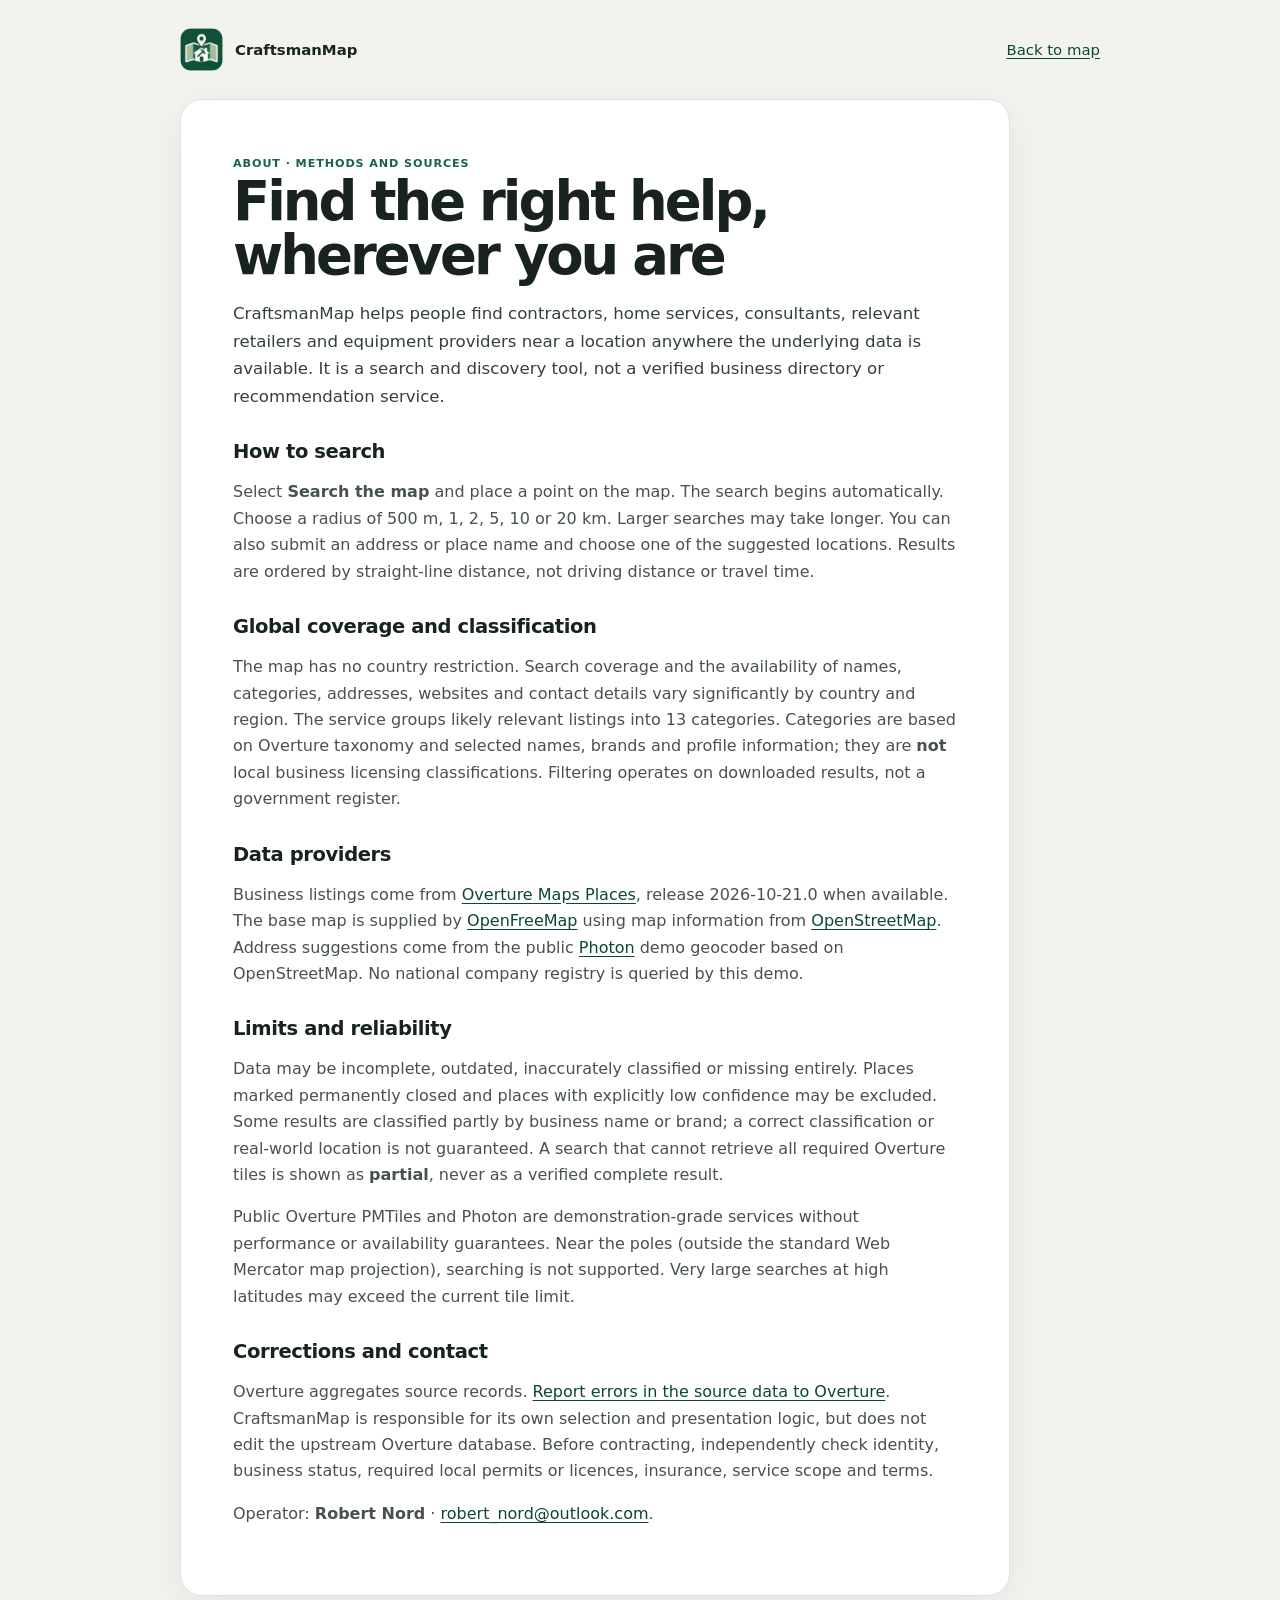
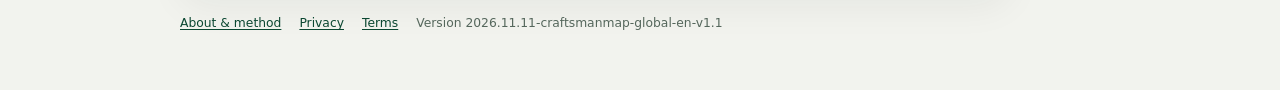
==== about.html @ 6b4fbde0 "Publish CraftsmanMap Global EN v1.1 demo" ====
<!doctype html><html lang="en"><head><meta charset="utf-8"><meta name="viewport" content="width=device-width,initial-scale=1"><meta name="referrer" content="no-referrer"><meta name="description" content="CraftsmanMap – information and transparency"><title>About – CraftsmanMap</title><link rel="icon" type="image/png" sizes="32x32" href="./assets/favicon-32.png"><link rel="stylesheet" href="./assets/styles.css"></head><body class="page"><main class="page-shell"><nav class="page-nav"><a class="brand" href="./"><img class="brand-icon" src="./assets/app-icon-192.png" width="43" height="43" alt=""><span data-app-name>CraftsmanMap</span></a><a href="./">Back to map</a></nav><article class="page-card"><span class="eyebrow">ABOUT · METHODS AND SOURCES</span><h1>Find the right help, wherever you are</h1><p class="lead">CraftsmanMap helps people find contractors, home services, consultants, relevant retailers and equipment providers near a location anywhere the underlying data is available. It is a search and discovery tool, not a verified business directory or recommendation service.</p>
<h2>How to search</h2><p>Select <strong>Search the map</strong> and place a point on the map. The search begins automatically. Choose a radius of 500 m, 1, 2, 5, 10 or 20 km. Larger searches may take longer. You can also submit an address or place name and choose one of the suggested locations. Results are ordered by straight-line distance, not driving distance or travel time.</p>
<h2>Global coverage and classification</h2><p>The map has no country restriction. Search coverage and the availability of names, categories, addresses, websites and contact details vary significantly by country and region. The service groups likely relevant listings into 13 categories. Categories are based on Overture taxonomy and selected names, brands and profile information; they are <strong>not</strong> local business licensing classifications. Filtering operates on downloaded results, not a government register.</p>
<h2>Data providers</h2><p>Business listings come from <a href="https://docs.overturemaps.org/guides/places/">Overture Maps Places</a>, release <span data-release></span> when available. The base map is supplied by <a href="https://openfreemap.org/">OpenFreeMap</a> using map information from <a href="https://www.openstreetmap.org/copyright">OpenStreetMap</a>. Address suggestions come from the public <a href="https://github.com/komoot/photon">Photon</a> demo geocoder based on OpenStreetMap. No national company registry is queried by this demo.</p>
<h2>Limits and reliability</h2><p>Data may be incomplete, outdated, inaccurately classified or missing entirely. Places marked permanently closed and places with explicitly low confidence may be excluded. Some results are classified partly by business name or brand; a correct classification or real-world location is not guaranteed. A search that cannot retrieve all required Overture tiles is shown as <strong>partial</strong>, never as a verified complete result.</p><p>Public Overture PMTiles and Photon are demonstration-grade services without performance or availability guarantees. Near the poles (outside the standard Web Mercator map projection), searching is not supported. Very large searches at high latitudes may exceed the current tile limit.</p>
<h2>Corrections and contact</h2><p>Overture aggregates source records. <a href="https://docs.overturemaps.org/support/">Report errors in the source data to Overture</a>. CraftsmanMap is responsible for its own selection and presentation logic, but does not edit the upstream Overture database. Before contracting, independently check identity, business status, required local permits or licences, insurance, service scope and terms.</p><p>Operator: <strong data-operator>Robert Nord</strong> · <a data-contact-email href="mailto:robert_nord@outlook.com">robert_nord@outlook.com</a>.</p></article><footer class="page-foot"><a href="./about.html">About & method</a><a href="./privacy.html">Privacy</a><a href="./terms.html">Terms</a><span>Version <span data-version></span></span></footer></main><script type="module" src="./assets/legal.js"></script></body></html>
---- assets/styles.css ----
:root {
  color-scheme: light;
  --bg: #f5f5ef;
  --paper: rgba(255,255,252,.96);
  --ink: #17201b;
  --muted: #66706a;
  --line: #d9ddd7;
  --brand: #1d5c45;
  --brand-dark: #133d2f;
  --accent: #e8f1ec;
  --shadow: 0 18px 50px rgba(22,32,27,.15);
  --radius: 18px;
  font-family: Inter, ui-sans-serif, system-ui, -apple-system, BlinkMacSystemFont, "Segoe UI", sans-serif;
}
* { box-sizing: border-box; }
html, body { margin: 0; min-height: 100%; background: var(--bg); color: var(--ink); }
body { overflow: hidden; }
a { color: var(--brand-dark); text-underline-offset: .18em; }
button, input { font: inherit; }
button { cursor: pointer; }
.skip-link { position: fixed; z-index: 9999; top: 8px; left: 8px; padding: 10px 14px; background: #fff; transform: translateY(-160%); border-radius: 8px; }
.skip-link:focus { transform: translateY(0); }
.app-shell { height: 100dvh; display: grid; grid-template-columns: minmax(310px, 380px) 1fr; }
.sidebar { z-index: 5; min-width: 0; display: flex; flex-direction: column; background: var(--paper); border-right: 1px solid var(--line); box-shadow: 10px 0 34px rgba(22,32,27,.08); transition: width .2s ease, transform .2s ease; }
.brand-row { min-height: 72px; display: flex; gap: 14px; align-items: center; justify-content: space-between; padding: 13px 16px 12px 18px; border-bottom: 1px solid var(--line); }
.brand { display: flex; align-items: center; gap: 10px; color: inherit; text-decoration: none; min-width: 0; }
.brand strong, .brand small { display: block; }
.brand strong { font-size: 1.02rem; letter-spacing: -.02em; }
.brand small { color: var(--muted); font-size: .74rem; margin-top: 1px; }
.brand-mark { width: 40px; height: 40px; display: grid; place-items: center; border-radius: 12px; background: var(--brand); color: white; font-size: .8rem; font-weight: 800; letter-spacing: .04em; box-shadow: 0 7px 18px rgba(29,92,69,.18); }
.icon-button { width: 38px; height: 38px; border: 1px solid var(--line); background: white; color: var(--ink); border-radius: 11px; font-size: 1.35rem; line-height: 1; }
.panel-content { min-height: 0; display: flex; flex-direction: column; overflow: hidden; padding: 18px; gap: 18px; }
.intro h1 { margin: 0 0 7px; font-size: clamp(1.28rem, 2vw, 1.65rem); letter-spacing: -.035em; line-height: 1.1; }
.intro p { margin: 0; color: var(--muted); font-size: .91rem; line-height: 1.45; }
.search-box label { display: block; font-size: .77rem; font-weight: 750; margin-bottom: 7px; }
.search-input-wrap { position: relative; }
.search-input-wrap input { width: 100%; height: 46px; border: 1px solid #cbd2cc; background: #fff; border-radius: 12px; padding: 0 40px 0 13px; color: var(--ink); outline: none; }
.search-input-wrap input:focus { border-color: var(--brand); box-shadow: 0 0 0 3px rgba(29,92,69,.12); }
.search-input-wrap button { position: absolute; right: 5px; top: 5px; width: 36px; height: 36px; border: 0; border-radius: 9px; background: transparent; font-size: 1.2rem; color: var(--muted); }
.field-help { color: var(--muted); font-size: .72rem; line-height: 1.35; margin: 6px 2px 0; }
.section-title-row { display: flex; align-items: center; justify-content: space-between; gap: 10px; margin-bottom: 9px; }
.section-title-row h2 { margin: 0; font-size: .82rem; text-transform: uppercase; letter-spacing: .07em; }
.text-button { appearance: none; border: 0; background: transparent; padding: 3px; color: var(--brand-dark); font-weight: 650; font-size: .76rem; }
.category-list { display: grid; grid-template-columns: 1fr 1fr; gap: 7px; }
.category-chip { min-width: 0; display: flex; align-items: center; gap: 7px; padding: 8px 9px; border: 1px solid var(--line); border-radius: 11px; background: #fff; font-size: .76rem; line-height: 1.15; cursor: pointer; user-select: none; }
.category-chip:has(input:focus-visible) { outline: 3px solid rgba(29,92,69,.18); }
.category-chip:has(input:not(:checked)) { opacity: .48; background: #f7f7f4; }
.category-chip input { position: absolute; opacity: 0; pointer-events: none; }
.category-dot, .result-symbol { flex: 0 0 auto; width: 28px; height: 28px; display: grid; place-items: center; border-radius: 50%; background: var(--cat); color: #fff; font-size: .62rem; font-weight: 850; letter-spacing: -.02em; box-shadow: inset 0 0 0 1px rgba(255,255,255,.45); }
.results-section { min-height: 170px; max-height: min(40dvh, 460px); display: flex; flex: 1 1 260px; flex-direction: column; overflow: hidden; }
.count-badge { min-width: 28px; padding: 2px 7px; text-align: center; border-radius: 999px; background: var(--accent); color: var(--brand-dark); font-size: .72rem; font-weight: 800; }
.results { list-style: none; padding: 0 5px 8px 0; margin: 0; display: flex; flex: 1 1 auto; min-height: 0; flex-direction: column; gap: 6px; overflow-y: scroll; overscroll-behavior: contain; scrollbar-gutter: stable; scrollbar-width: thin; scrollbar-color: #aeb8b1 transparent; }
.results::-webkit-scrollbar { width: 9px; }
.results::-webkit-scrollbar-thumb { background: #b7c0ba; border: 2px solid transparent; border-radius: 999px; background-clip: padding-box; }
.results::-webkit-scrollbar-track { background: transparent; }
.result-card { width: 100%; display: flex; gap: 10px; align-items: center; text-align: left; border: 1px solid transparent; background: transparent; border-radius: 12px; padding: 8px 7px; color: inherit; }
.result-card:hover, .result-card:focus-visible { background: #fff; border-color: var(--line); outline: none; }
.result-copy { min-width: 0; display: block; }
.result-copy strong { display: block; font-size: .84rem; overflow: hidden; text-overflow: ellipsis; white-space: nowrap; }
.result-copy small { display: block; color: var(--muted); font-size: .7rem; margin-top: 2px; overflow: hidden; text-overflow: ellipsis; white-space: nowrap; }
.empty { padding: 15px; border: 1px dashed #cdd4ce; border-radius: 12px; color: var(--muted); font-size: .78rem; line-height: 1.45; }
.sidebar-footer { display: flex; flex-wrap: wrap; gap: 9px 13px; border-top: 1px solid var(--line); padding-top: 12px; font-size: .72rem; color: var(--muted); }
.sidebar-footer a { color: var(--muted); }
.map-wrap { position: relative; min-width: 0; }
#map { position: absolute; inset: 0; }
.map-status { position: absolute; z-index: 3; top: 14px; left: 14px; max-width: min(520px, calc(100% - 100px)); padding: 8px 11px; background: rgba(255,255,252,.92); border: 1px solid rgba(203,210,204,.8); backdrop-filter: blur(8px); border-radius: 10px; font-size: .74rem; box-shadow: 0 6px 20px rgba(22,32,27,.1); }
.map-status[data-kind="ok"] { border-color: #b7d5c5; }
.map-status[data-kind="error"] { border-color: #e0aaa8; background: rgba(255,245,244,.96); }
.map-note { position: absolute; z-index: 2; left: 12px; bottom: 12px; padding: 5px 8px; border-radius: 7px; background: rgba(255,255,252,.88); color: #48524c; font-size: .62rem; pointer-events: none; }
.maplibregl-popup-content { padding: 0 !important; overflow: hidden; border-radius: 15px !important; box-shadow: var(--shadow) !important; }
.maplibregl-popup-close-button { z-index: 2; width: 34px; height: 34px; font-size: 20px; color: #59625d; }
.popup-card { padding: 17px 18px 15px; color: var(--ink); font-size: .78rem; }
.popup-kicker { padding-right: 28px; color: var(--brand); text-transform: uppercase; letter-spacing: .07em; font-size: .65rem; font-weight: 800; }
.popup-card h2 { margin: 4px 28px 7px 0; font-size: 1.12rem; line-height: 1.12; letter-spacing: -.02em; }
.popup-card p { margin: 7px 0; line-height: 1.4; color: #4c5751; }
.popup-card .status-line { padding: 8px 9px; border-radius: 9px; background: #f3f5f2; font-size: .72rem; }
.popup-actions { margin: 11px 0 8px; }
.popup-actions a { display: inline-flex; min-height: 38px; align-items: center; padding: 0 12px; border-radius: 9px; background: var(--brand); color: #fff; text-decoration: none; font-weight: 750; }
.popup-card details { border-top: 1px solid var(--line); border-bottom: 1px solid var(--line); padding: 8px 0; margin-top: 9px; }
.popup-card summary { cursor: pointer; font-weight: 700; }
.popup-links { display: flex; flex-wrap: wrap; gap: 9px 12px; margin-top: 10px; font-size: .7rem; }
.about-dialog { width: min(620px, calc(100% - 26px)); border: 0; border-radius: 20px; padding: 22px; color: var(--ink); box-shadow: 0 30px 100px rgba(0,0,0,.3); }
.about-dialog::backdrop { background: rgba(10,20,15,.46); backdrop-filter: blur(2px); }
.dialog-head { display: flex; align-items: start; justify-content: space-between; gap: 12px; }
.dialog-head h2 { margin: 2px 0 8px; font-size: 1.55rem; letter-spacing: -.04em; }
.eyebrow { color: var(--brand); font-size: .7rem; font-weight: 800; text-transform: uppercase; letter-spacing: .08em; }
.about-dialog p { color: #455049; line-height: 1.52; font-size: .9rem; }
.dialog-links { display: flex; flex-wrap: wrap; gap: 10px 14px; border-top: 1px solid var(--line); padding-top: 13px; margin-top: 16px; font-size: .8rem; }
.about-dialog > small { display: block; margin-top: 15px; color: var(--muted); }

/* Static legal/about pages */
body.page { overflow: auto; background: #f2f3ee; }
.page-shell { width: min(920px, calc(100% - 32px)); margin: 0 auto; padding: 28px 0 60px; }
.page-nav { display: flex; align-items: center; justify-content: space-between; gap: 16px; margin-bottom: 28px; }
.page-nav .brand-mark { display: inline-grid; margin-right: 8px; }
.page-card { background: #fff; border: 1px solid var(--line); border-radius: 22px; box-shadow: 0 10px 38px rgba(22,32,27,.06); padding: clamp(22px, 5vw, 52px); }
.page-card h1 { margin: 4px 0 10px; font-size: clamp(2rem, 5vw, 3.4rem); line-height: 1; letter-spacing: -.055em; }
.page-card h2 { margin-top: 30px; font-size: 1.15rem; letter-spacing: -.02em; }
.page-card p, .page-card li { color: #47524c; line-height: 1.6; }
.page-card .lead { font-size: 1.04rem; color: #33413a; }
.page-card .notice { padding: 13px 15px; background: #f5f7f4; border: 1px solid var(--line); border-radius: 12px; }
.page-card table { width: 100%; border-collapse: collapse; font-size: .84rem; }
.page-card th, .page-card td { padding: 10px 8px; border-bottom: 1px solid var(--line); text-align: left; vertical-align: top; }
.page-foot { display: flex; gap: 12px 18px; flex-wrap: wrap; margin-top: 20px; color: var(--muted); font-size: .77rem; }

@media (max-width: 760px) {
  .app-shell { display: block; }
  .map-wrap { height: 100dvh; }
  .sidebar { position: fixed; z-index: 10; left: 10px; right: 10px; bottom: 10px; width: auto; max-height: min(62dvh, 590px); border: 1px solid var(--line); border-radius: 18px; box-shadow: var(--shadow); overflow: hidden; }
  .sidebar .brand-row { min-height: 58px; padding: 8px 10px 8px 12px; }
  .sidebar .brand-mark { width: 34px; height: 34px; }
  .panel-toggle { transform: rotate(-90deg); }
  .sidebar.is-collapsed { transform: translateY(calc(100% - 58px)); }
  .sidebar.is-collapsed .panel-toggle { transform: rotate(90deg); }
  .panel-content { padding: 14px; gap: 14px; overflow-y: auto; }
  .category-list { grid-template-columns: 1fr 1fr; }
  .results-section { min-height: 160px; max-height: 260px; flex: 0 0 auto; }
  .results { max-height: 220px; }
  .map-status { top: 10px; left: 10px; max-width: calc(100% - 112px); }
  .map-note { display: none; }
}
@media (max-width: 400px) {
  .category-list { grid-template-columns: 1fr; }
}
@media (prefers-reduced-motion: reduce) {
  *, *::before, *::after { scroll-behavior: auto !important; transition: none !important; animation: none !important; }
}

/* Point + radius search */
.radius-search { padding: 12px; border: 1px solid #d4ddd6; border-radius: 14px; background: #f7faf7; }
.radius-search .section-title-row { margin-bottom: 8px; }
.radius-control-row { display: grid; grid-template-columns: minmax(0,1fr) 96px; gap: 8px; align-items: end; }
.primary-button { min-height: 42px; border: 1px solid var(--brand); border-radius: 11px; padding: 0 12px; background: var(--brand); color: #fff; font-weight: 760; cursor: pointer; }
.primary-button:hover, .primary-button:focus-visible { background: var(--brand-dark); outline: none; box-shadow: 0 0 0 3px rgba(29,92,69,.14); }
.primary-button.is-active { background: #fff; color: var(--brand-dark); border-style: dashed; }
.radius-select-label { display: grid; gap: 4px; color: var(--muted); font-size: .66rem; font-weight: 750; }
.radius-select-label select { height: 42px; width: 100%; border: 1px solid #cbd2cc; border-radius: 11px; background: #fff; color: var(--ink); padding: 0 8px; font: inherit; font-size: .76rem; outline: none; }
.radius-select-label select:focus { border-color: var(--brand); box-shadow: 0 0 0 3px rgba(29,92,69,.12); }
.radius-meta-row { display: flex; gap: 8px; align-items: start; justify-content: space-between; margin-top: 2px; }
.radius-meta-row .field-help { flex: 1; margin-top: 7px; }
.radius-meta-row .text-button { flex: 0 0 auto; margin-top: 4px; white-space: nowrap; }
.danger-text { color: #8f2f2f; }
.loading-row { position: relative; padding-left: 32px; }
.loading-row::before { content: ''; position: absolute; left: 12px; top: 50%; width: 11px; height: 11px; margin-top: -6px; border: 2px solid #c6d0c8; border-top-color: var(--brand); border-radius: 50%; animation: hk-spin .8s linear infinite; }
@keyframes hk-spin { to { transform: rotate(360deg); } }

@media (max-width: 400px) {
  .radius-control-row { grid-template-columns: 1fr 88px; }
}

/* Kortare desktopfönster: behåll resultatscrollen men tillåt även panelen att
   rulla så att sökkontroller och juridiska länkar aldrig klipps bort. */
@media (min-width: 761px) and (max-height: 820px) {
  .panel-content { overflow-y: auto; }
  .results-section { flex: 0 0 auto; min-height: 150px; max-height: 300px; }
  .results { max-height: 255px; }
}

/* r9: tydlig separat scroll för sökresultaten. */
.results { scrollbar-gutter: stable; }
.results::-webkit-scrollbar { width: 11px; }
.results::-webkit-scrollbar-track { background: rgba(29, 92, 69, .055); border-radius: 999px; }
.results::-webkit-scrollbar-thumb { background: rgba(61, 83, 72, .45); border: 2px solid transparent; border-radius: 999px; background-clip: padding-box; }
.results::-webkit-scrollbar-thumb:hover { background: rgba(29, 92, 69, .68); background-clip: padding-box; }

/* r17.16: Never virtualize individual result cards. Android/Brave can keep
   them unpainted when toggling categories in a nested scroll container.
   At most 40 cards are mounted at once, so real DOM layout is inexpensive. */
.results > li { content-visibility: visible; contain: none; }

/* r15: official company enrichment + diagnostics */
.official-company-line { border-left: 3px solid #1d5c45; padding-left: 10px; }
.live-company-status { margin: 8px 0 12px; padding: 8px 10px; border-radius: 8px; background: #eef7f2; color: #244b3d; font-size: .82rem; line-height: 1.4; }
.diagnostic-grid { display: grid; gap: 18px; }
.diagnostic-grid section { border: 1px solid #dce3de; border-radius: 12px; padding: 16px; }
.diagnostic-grid input { width: min(360px,100%); display:block; margin: 8px 0; padding:10px 12px; border:1px solid #cfd9d2; border-radius:9px; }
.diagnostic-grid pre { white-space: pre-wrap; overflow-wrap:anywhere; background:#f5f7f5; padding:12px; border-radius:9px; max-height:360px; overflow:auto; }

/* r16.11 – enkel förstahandsvy. Avancerade verktyg kan alltid öppnas vid behov. */
[hidden] { display: none !important; }
.sidebar .panel-content { gap: 13px; }
.intro h1 { font-size: 1.4rem; }
.intro p { font-size: .83rem; }
.radius-search { padding: 16px; border-color: #b5cabc; background: #f0f7f2; }
.radius-control-row { grid-template-columns: minmax(0,1fr) 104px; }
.primary-button { min-height: 48px; font-size: .96rem; }
.primary-button:disabled { opacity: .5; cursor: wait; }
.radius-select-label select { height: 48px; }
.radius-meta-row { align-items: center; margin-top: 6px; }
.radius-meta-row .text-button { margin-top: 0; min-height: 30px; text-align: left; }
.search-box .field-help { font-size: .66rem; }
.subtle-inline { text-transform: none; letter-spacing: normal; font-size: .7rem; font-weight: 500; color: var(--muted); }
.filters { border-bottom: 1px solid var(--line); padding-bottom: 7px; }
.filters .category-list { margin-top: 10px; }
.filters #toggle-all { margin-top: 8px; }
.advanced-tools > summary { cursor: pointer; font-size: .73rem; color: var(--brand-dark); font-weight: 650; }
.advanced-tools[open] { border: 1px solid var(--line); border-radius: 12px; padding: 10px 12px; background: #fff; }
.advanced-tools > p { margin-top: 10px; }
.results-section { flex: 1 1 290px; max-height: none; }
.sidebar-footer { padding-top: 9px; font-size: .67rem; }
@media (max-width: 760px) {
  .panel-content { gap: 12px; }
  .radius-search { padding: 12px; }
  .radius-meta-row .text-button { min-height: 36px; }
  .results-section { max-height: 270px; min-height: 155px; }
}



/* r17: service-first Overture UX. Simple controls, spacious results and quiet copy. */
:root { --bg: #f7f8f3; --paper: #ffffff; --line:#e3e8e0; --muted:#64746b; --brand:#176346; --brand-dark:#124a35; --accent:#e7f3eb; --shadow:0 16px 48px rgba(22,44,31,.12); }
.app-shell { grid-template-columns: minmax(345px, 375px) minmax(0,1fr); }
.sidebar { background:#fff; }
.brand-row { min-height:68px; padding-inline:20px; }
.brand-mark { border-radius:14px; width:43px; height:43px; background:linear-gradient(145deg,#237d55,#155a40); box-shadow:none; }
.brand strong { font-size:1.075rem; letter-spacing:-.035em; }
.brand small { font-size:.74rem; }
.panel-content { padding:18px 20px 16px; gap:15px; }
.intro h1 { font-size:1.52rem; letter-spacing:-.045em; line-height:1.1; }
.intro p { font-size:.83rem; line-height:1.5; }
.radius-search { padding:16px; background:#f2f8f3; border:1px solid #cfe4d6; border-radius:16px; }
.radius-search .section-title-row h2 { font-size:.76rem; color:#2c563e; }
.primary-button { background:#176346; border-color:#176346; border-radius:11px; font-size:.91rem; min-height:46px; box-shadow:0 4px 10px rgba(23,99,70,.14); }
.primary-button:disabled { opacity:.55; box-shadow:none; }
.radius-select-label select { height:46px; font-size:.79rem; border-radius:10px; }
.radius-meta-row { gap:8px; }
.radius-meta-row .text-button { font-size:.72rem; }
.radius-search .field-help { font-size:.7rem; }
.quick-filters h2,.filters h2,.search-box label { font-size:.75rem; letter-spacing:.025em; text-transform:none; }
.quick-filter-list { display:flex; flex-wrap:wrap; gap:7px; }
.quick-chip { background:#fff; border:1px solid #d9e1da; color:#405247; border-radius:999px; padding:8px 13px; min-height:35px; font-size:.78rem; font-weight:690; transition: background .12s,border .12s,color .12s; }
.quick-chip:hover { background:#f2f8f4; }
.quick-chip.is-selected { background:#176346; color:white; border-color:#176346; }
.quick-chip:focus-visible { outline:3px solid #afd8bf; outline-offset:2px; }
.search-box { margin-top:0; }
.search-box label { margin-bottom:7px; }
.search-input-wrap input { height:44px; border-color:#d5ded6; }
.filters { border:0; padding:0; }
.filters .section-title-row { margin:0; }
.filters #filters-title { color:#45574a; }
.filters #category-toggle { font-size:.73rem; }
.results-section { min-height:175px; flex:1 1 250px; }
.result-title-row { margin-bottom:2px; }
.result-title-row h2 { font-size:.94rem; letter-spacing:-.015em; text-transform:none; }
.results-subtitle { margin:0 0 7px; color:var(--muted); font-size:.72rem; }
.results { gap:8px; padding-right:7px; }
.result-card { background:#fff; border-color:#e7ebe6; border-radius:13px; padding:12px 10px; min-height:66px; transition:background .15s,box-shadow .15s; }
.result-card:hover,.result-card:focus-visible { border-color:#b7d6c0; background:#f6fbf7; box-shadow:0 3px 12px rgba(21,60,36,.05); }
.result-symbol { width:33px; height:33px; font-size:.67rem; box-shadow:none; }
.result-copy { flex:1; }
.result-copy strong { font-size:.89rem; letter-spacing:-.01em; }
.result-copy small { color:#52655a; line-height:1.25; margin-top:4px; }
.result-copy .result-address { color:#79867c; }
.result-chevron { font-size:1.45rem; color:#9caaa0; align-self:center; padding:0 4px; }
.count-badge { background:#e5f4e9; color:#135c3e; min-width:34px; padding:4px 9px; }
.empty { font-size:.82rem; background:#f9faf7; padding:17px; }
.sidebar-footer { margin-top:auto; gap:8px 12px; }
.sidebar-footer .text-button { padding:0; font-size:inherit; }
.map-status { top:16px; left:16px; border:1px solid rgba(211,225,212,.86); padding:10px 13px; border-radius:11px; font-size:.75rem; }
.map-status[data-kind="ok"] { color:#155b40; background:rgba(245,252,247,.96); }
.popup-card { padding:19px; max-width:350px; }
.popup-kicker { font-size:.69rem; letter-spacing:.05em; }
.popup-card h2 { font-size:1.3rem; margin:7px 26px 10px 0; }
.popup-address { font-size:.83rem; }
.popup-distance { display:inline-block; padding:5px 9px; border-radius:30px; background:#f0f4f0; color:#365645; font-size:.76rem; font-weight:720; }
.popup-actions { margin:18px 0 8px; }
.popup-actions a { display:flex; justify-content:center; min-height:44px; background:#176346; width:100%; font-size:.84rem; }
.popup-no-site { display:block; padding:10px; border-radius:10px; background:#f4f6f3; color:#64746b; font-size:.75rem; text-align:center; }
.popup-hint { font-size:.72rem!important; color:#68776c!important; margin-top:13px!important; }
.popup-card details { margin-top:13px; border-bottom:0; }
.popup-card summary { color:#345b43; font-size:.76rem; }
.popup-card details p { font-size:.72rem; }
@media (max-width:760px) {
 .app-shell { display:block; }
 .sidebar { bottom:max(8px,env(safe-area-inset-bottom)); left:8px; right:8px; max-height:min(72dvh,690px); border-radius:17px; }
 .panel-content { padding:14px; gap:12px; }
 .intro h1 { font-size:1.36rem; }
 .radius-search { padding:12px; }
 .results-section { max-height:32dvh; min-height:170px; }
 .result-card { min-height:60px; }
 .map-status { top:9px; left:9px; right:70px; max-width:none; }
}

/* Keep the entire desktop panel within the available viewport. */
@media (min-width:761px) {
 .app-shell {grid-template-rows:minmax(0,1fr);}
 .sidebar {height:100%;min-height:0;overflow:hidden;}
 .panel-content {min-height:0;overflow-y:auto;flex:1 1 0;}
}
@media (max-width:760px) {
 .sidebar.has-results .intro {display:none;}
 .sidebar.has-results .radius-search .field-help {display:none;}
 .sidebar.has-results .panel-content {gap:10px;}
}

/* r17.1 – en tydlig kartknapp, fler synliga kategorier och informativa företagskort. */
.radius-search .radius-select-label { max-width:125px; margin-bottom:10px; }
.radius-search .radius-select-label select {height:40px;}
.radius-search .main-search-action {display:flex;align-items:center;justify-content:center;gap:10px;width:100%;min-height:58px;font-size:1rem;font-weight:800;letter-spacing:-.015em;}
.main-search-action.is-active {background:#fefbf0;border-color:#a27227;color:#5a431f;box-shadow:0 0 0 3px rgba(167,119,43,.16);}
.radius-search .field-help {font-size:.77rem;line-height:1.45;margin:10px 0 7px;}
.radius-search #clear-radius-search {margin:2px 0 8px;}
.address-lookup {border-top:1px solid #cfe0d2;margin-top:14px;padding-top:13px;}
.address-lookup>label {display:block;font-size:.77rem;font-weight:720;color:#3b5545;margin-bottom:7px;}
.address-search-form {display:flex;gap:6px;}
.address-search-form input {min-width:0;flex:1;width:0;padding:0 11px;border:1px solid #cbd8cf;border-radius:9px;background:#fff;height:38px;font:inherit;font-size:.78rem;}
.address-search-form button {flex:0 0 auto;border:1px solid #aac9b4;border-radius:9px;background:#fff;color:#17553b;padding:0 10px;font-size:.76rem;font-weight:720;}
.address-search-form button:disabled {opacity:.6;cursor:wait;}
.address-note {font-size:.69rem;color:#67776d;line-height:1.45;margin:7px 0 0;}
.address-results {margin-top:8px;display:grid;gap:5px;}
.address-choice {text-align:left;border:1px solid #cbd8cf;background:white;padding:10px;border-radius:9px;color:#254934;font-size:.77rem;line-height:1.35;}
.address-choice:hover,.address-choice:focus-visible {border-color:#176346;background:#eff8f1;}
.quick-filters {border-top:1px solid #e8ece8;padding-top:10px;}
.quick-filter-list {display:grid;grid-template-columns:repeat(2,minmax(0,1fr));gap:6px;}
.quick-chip {min-width:0;min-height:38px;text-align:left;border-radius:10px;padding:8px 10px;font-size:.75rem;line-height:1.25;}
.quick-chip[data-quick-category="all"] {grid-column:1/-1;text-align:center;min-height:35px;}
.popup-card {max-height:min(72dvh,565px);overflow-y:auto;padding:19px 20px;scrollbar-width:thin;}
.popup-card .popup-service {font-size:.85rem;font-weight:700;color:#27553b;margin:4px 0 11px;}
.popup-card .popup-address {display:grid;gap:3px;margin:10px 0;line-height:1.45;}
.popup-card .popup-address strong {font-size:.68rem;text-transform:uppercase;letter-spacing:.07em;color:#68776b;}
.popup-card .popup-status {font-size:.75rem;color:#44614d;background:#f1f7f3;border-radius:9px;padding:9px 10px;line-height:1.4;}
.popup-card .popup-secondary {font-size:.75rem;line-height:1.5;color:#586a5c;}
.popup-card .popup-actions {margin:12px 0 9px;}
.popup-contact {display:grid;gap:5px;margin:10px 0;}
.popup-contact .popup-link-item {font-size:.79rem;font-weight:650;word-break:break-word;display:block;padding:7px 10px;border:1px solid #e0e8df;border-radius:9px;background:#f9fbf8;text-decoration:none;}
.popup-card details {margin-top:13px;padding-top:10px;border-top:1px solid #e4eae2;}
.popup-card details a {display:inline-block;margin:7px 14px 0 0;font-size:.75rem;}
.popup-card details p {line-height:1.45;}
@media (max-width:760px){
  .quick-filter-list {grid-template-columns:repeat(2,minmax(0,1fr));}
  .popup-card {max-height:min(56dvh,470px);}
  .radius-search .main-search-action {min-height:52px;}
}

/* r17.2 – user-supplied logo, stronger information hierarchy and restrained search UX. */
.brand-icon {width:43px;height:43px;object-fit:contain;flex:none;border-radius:11px;}
.page-nav .brand-icon {width:43px;height:43px;margin-right:8px;}
.page-nav .brand {gap:4px;font-weight:620;}
.brand strong {font-size:1.04rem;}
.dialog-wordmark {max-width:100%;height:auto;object-fit:contain;object-position:left;margin:0 0 9px;display:block;}
.dialog-contact {font-size:.81rem!important;background:#f5f8f4;border-radius:10px;padding:10px 12px;}
.main-search-action {text-wrap:balance;}
.address-lookup {margin-top:10px;padding-top:10px;}
.address-lookup > label {font-weight:600!important;font-size:.73rem!important;}
.address-search-form input {height:35px!important;}
.address-search-form button {font-size:.72rem!important;}
.address-note {font-size:.66rem;}
.popup-overview {display:grid;gap:0;border:1px solid #e5ece5;border-radius:11px;overflow:hidden;margin:10px 0;}
.popup-key-info {padding:9px 11px;display:grid;gap:4px;background:#fafcf9;border-bottom:1px solid #e9efe9;}
.popup-key-info:last-child {border-bottom:0;}
.popup-key-info > span {color:#64766a;font-size:.67rem;letter-spacing:.025em;}
.popup-key-info > strong {color:#203d2d;font-size:.8rem;font-weight:660;line-height:1.35;}
.popup-source-line {font-size:.67rem!important;color:#728073!important;border-top:1px solid #e5ece5;padding-top:9px;}
.popup-card .popup-actions {margin:12px 0 8px;}
.popup-card .popup-hint {font-size:.73rem!important;line-height:1.55;}
.popup-card .popup-secondary {margin:10px 0;}
@media (max-width:760px){.brand-icon{width:34px;height:34px}.page-nav .brand-icon{width:39px;height:39px}.popup-key-info{padding:8px 10px;}}


/* r17.3 – accessible information hierarchy, legible controls and fast access to results. */
:root { --brand:#176346; --brand-dark:#0b4731; --ink:#17231c; --muted:#55675c; --line:#dbe4dc; }
body { font-size:16px; }
button, select, input { touch-action:manipulation; }
button:focus-visible, select:focus-visible, input:focus-visible, summary:focus-visible, a:focus-visible { outline:3px solid #76b995; outline-offset:2px; }
.app-shell { grid-template-columns: minmax(370px, 410px) minmax(0,1fr); }
.brand-row { min-height:72px; }
.brand-icon { width:48px; height:48px; }
.brand strong { font-size:1.08rem; }
.brand small { font-size:.78rem; }
.sidebar .panel-content { gap:13px; padding:20px 22px; overflow-y:auto; scrollbar-width:thin; }
.intro h1 { font-size:clamp(1.65rem,2.1vw,1.88rem); line-height:1.1; margin-bottom:8px; }
.intro p { font-size:.9rem; line-height:1.55; }
.radius-search { padding:17px; border-radius:17px; border-color:#bfdac7; background:#f1f8f3; }
.radius-search .section-title-row h2 { font-size:.9rem; letter-spacing:0; text-transform:none; color:#163c2b; }
.search-step { font-size:.72rem; color:#476651; }
.radius-search .radius-select-label { max-width:none; margin:9px 0 11px; gap:6px; font-size:.8rem; color:#385744; }
.radius-search .radius-select-label select { font-size:.94rem; height:44px; width:100%; padding:0 12px; border-color:#aacbb6; }
.radius-search .main-search-action { min-height:58px; font-size:1.08rem; border-radius:12px; }
.radius-search .field-help { font-size:.82rem; line-height:1.48; margin:10px 0 8px; color:#3e5b49; }
.address-lookup { margin-top:14px; padding-top:13px; border-color:#cfdfd1; }
.address-lookup > label { font-size:.83rem!important; margin-bottom:7px; color:#2c5039; }
.address-search-form input { height:42px!important; min-height:42px; font-size:.85rem; }
.address-search-form button { min-height:42px; padding-inline:12px; font-size:.79rem!important; }
.address-note { font-size:.76rem; line-height:1.44; }
.quick-filters { border-top:0; padding-top:3px; }
.quick-filters h2,.filters h2,.search-box label { font-size:.91rem; font-weight:750; letter-spacing:0; }
.quick-filters .section-title-row { margin-bottom:9px; }
.category-count-tag { display:inline-block; margin-left:4px; font-size:.71rem; color:#546e5b; font-weight:600; }
.quick-filters .text-button { font-size:.82rem; text-decoration:underline; min-height:32px; padding:4px 7px; }
.quick-filter-list { display:grid; grid-template-columns:repeat(2,minmax(0,1fr)); gap:7px; }
.quick-chip { white-space:normal; border-radius:11px; min-height:43px; padding:9px 12px; font-size:.82rem; text-align:left; line-height:1.2; }
.quick-chip[data-quick-category="all"] { grid-column:1/-1; text-align:center; min-height:39px; }
.search-box label { margin-bottom:7px; }
.search-input-wrap input { min-height:46px; height:46px; font-size:.9rem; }
.filters #category-toggle { font-size:.83rem; text-decoration:underline; }
.filters #filters-title { font-size:.84rem; }
.results-section { min-height:245px; flex:1 0 290px; max-height:none; overflow:visible; }
.results { overflow-y:visible; flex:none; min-height:0; max-height:none; gap:8px; }
.results-section .result-title-row { margin-bottom:4px; }
.results-section h2 { display:flex; gap:8px; align-items:center; font-size:1.1rem; }
.results-subtitle { font-size:.78rem; margin-bottom:10px; }
.count-badge { min-width:32px; font-size:.82rem; padding:4px 10px; }
.reset-filters { font-size:.78rem; text-decoration:underline; padding:6px; }
.result-card { min-height:75px; gap:12px; padding:12px 13px; border:1px solid #e0e9e1; box-shadow:0 1px 3px rgba(21,58,36,.03); }
.result-symbol { width:39px; height:39px; font-size:.75rem; }
.result-copy strong { font-size:.98rem; white-space:normal; overflow-wrap:anywhere; line-height:1.32; }
.result-copy small { font-size:.79rem; margin-top:5px; line-height:1.35; white-space:normal; }
.result-meta { display:flex!important; gap:8px; align-items:center; flex-wrap:wrap; }
.result-distance { margin-left:auto; font-size:.77rem; font-weight:750; color:#1b6342; white-space:nowrap; }
.result-copy .result-address { color:#687970; }
.result-chevron { color:#496b55; }
.sidebar-footer { gap:11px 16px; padding:17px 0 8px; font-size:.78rem; }
.sidebar-footer .text-button { font-size:.78rem; }
.empty { font-size:.9rem; line-height:1.55; padding:18px; }
.map-status { font-size:.85rem; padding:10px 14px; box-shadow:0 5px 18px rgba(24,55,33,.1); }
.map-instruction { position:absolute; z-index:5; left:50%; top:80px; transform:translateX(-50%); display:grid; justify-items:center; gap:4px; padding:15px 22px; border-radius:15px; background:rgba(255,255,255,.96); border:2px solid #176346; text-align:center; color:#183f2a; box-shadow:0 16px 45px rgba(15,59,31,.23); min-width:min(290px,calc(100% - 25px)); pointer-events:none; }
.map-instruction-dot { font-size:1.2rem; width:30px; height:30px; border-radius:50%; background:#176346; color:white; display:grid; place-items:center; }
.map-instruction strong { font-size:1rem; }
.map-instruction small { font-size:.77rem; color:#52705b; }
.maplibregl-popup { z-index:4; }
.maplibregl-popup-content { border:1px solid #d6e3d8; }
.popup-card { padding:21px; max-height:min(76dvh,650px); font-size:.87rem; }
.popup-kicker { font-size:.76rem; }
.popup-card h2 { font-size:1.38rem; line-height:1.18; margin:6px 28px 12px 0; overflow-wrap:anywhere; }
.popup-key-info { padding:10px 12px; }
.popup-key-info > span { font-size:.74rem; }
.popup-key-info > strong { font-size:.91rem; line-height:1.35; }
.popup-contact .popup-link-item { font-size:.88rem; min-height:40px; }
.popup-actions a { font-size:.91rem; min-height:44px; }
.popup-card .popup-hint { font-size:.8rem!important; }
.popup-source-line { font-size:.77rem!important; line-height:1.5; }
.popup-source-line a { display:inline-block; margin-left:2px; }
.popup-card details summary { font-size:.84rem; min-height:35px; padding-top:6px; }
.popup-card details p { font-size:.79rem; }
.page-card { max-width:830px; }
.page-card p,.page-card li { font-size:1rem; line-height:1.65; }
.page-card h2 { font-size:1.22rem; }
.page-nav { font-size:.93rem; }
@media (max-width:1100px) and (min-width:761px) { .app-shell {grid-template-columns:minmax(350px,375px) minmax(0,1fr);} .sidebar .panel-content {padding:16px;} }
@media (max-width:760px) {
 .app-shell { display:block; }
 .sidebar { left:8px;right:8px;bottom:max(8px,env(safe-area-inset-bottom)); max-height:min(75dvh,720px); }
 .sidebar .brand-row { min-height:60px; }
 .brand-icon { width:38px;height:38px; }
 .sidebar .panel-content { gap:11px; padding:14px 16px; }
 .intro h1 { font-size:1.48rem; }
 .intro p { font-size:.83rem; }
 .radius-search { padding:12px; }
 .radius-search .main-search-action { min-height:52px; }
 .radius-search .field-help {font-size:.79rem;}
 .quick-chip { min-height:42px; font-size:.81rem; }
 .results-section {min-height:190px; flex:0 0 auto; }
 .result-card {min-height:70px;}
 .popup-card {max-height:min(62dvh,490px); padding:17px;}
 .popup-card h2 {font-size:1.2rem;}
 .map-status { top:10px;left:10px;right:60px;max-width:none; font-size:.78rem;}
 .map-instruction {top:60px;}
 .page-card p,.page-card li {font-size:.94rem;}
}
@media (max-width:400px) { .quick-filter-list {grid-template-columns:1fr 1fr;} .quick-chip {font-size:.75rem;padding:8px;} .result-distance{margin-left:0;} }

/* r17.3: never let thousands of city results monopolize the sidebar. */
.more-results { width:100%;margin:10px 0 5px;min-height:44px;padding:10px 13px;border:1px solid #a9cbb7;border-radius:11px;background:#f1f8f3;color:#14543a;font:inherit;font-size:.86rem;font-weight:750;text-align:center; }
.more-results:hover {background:#e4f1e7;}
@media (min-width:761px) { .panel-toggle {display:none;} }

.sidebar.has-results .intro { display:none; }

/* r17.4 – contextual actions remain secondary to the single primary search. */
.map-action-row {display:flex;align-items:center;justify-content:space-between;gap:10px;flex-wrap:wrap;margin-top:8px;}
.map-action-row .text-button {padding:8px 0;font-size:.79rem;text-align:left;min-height:36px;}
.map-action-row .text-button:not(.danger-text) {text-decoration:underline;text-underline-offset:3px;}
@media(max-width:760px) { .map-action-row .text-button {font-size:.81rem;} }

/* r17.5 – keep results visible; never collapse failures into an empty list. */
.sidebar.has-search .intro { display:none; }






.sidebar.has-search .results-section { flex:0 0 auto; min-height:0; overflow:visible; }
.sidebar.has-search .results {overflow:visible; max-height:none; flex:0 0 auto; }
.result-feedback { padding:11px 12px; margin:3px 0 7px; border:1px solid #e4c795; border-radius:10px; background:#fff9eb; color:#65420f; font-size:.85rem; line-height:1.5; }
.retry-results { margin:3px 0 12px; border:1px solid #a6c8b2; color:#13573a; background:#eff7f0; padding:8px 16px; min-height:40px; border-radius:10px; width:100%; font-weight:700; }
.map-status[data-kind="warning"] { background:#fff9eb; color:#694712; border:1px solid #e5d19e; }
@media(max-width:760px){
  .sidebar.has-search {max-height:min(83dvh,760px);}
  .sidebar.has-search .results-section {min-height:0;max-height:none;}
}

.result-diagnostics {font-size:.79rem;color:#536556;padding:4px 1px 10px;line-height:1.48;}
.result-diagnostics summary {cursor:pointer;text-decoration:underline;text-underline-offset:3px;}
.result-diagnostics p {margin:8px 0;}
.result-diagnostics a {color:#145439;text-decoration:underline;}


/* r17.7 – större identitet utan att skymma kartan; håll kollapsad mobilrad synlig. */
@media (min-width: 761px) {
  .sidebar .brand-row { min-height: 94px; padding: 12px 20px; }
  .sidebar .brand-icon { width: 66px; height: 66px; flex: 0 0 66px; object-fit: contain; }
  .sidebar .brand { gap: 13px; }
  .sidebar .brand strong { font-size: 1.12rem; }
  .sidebar .brand small { font-size: .79rem; }
}
@media (max-width: 760px) {
  .sidebar .brand-row { min-height: 74px; padding: 9px 12px; }
  .sidebar .brand-icon { width: 54px; height: 54px; flex: 0 0 54px; object-fit: contain; }
  .sidebar .brand { gap: 8px; }
  .sidebar .brand strong { font-size: 1rem; }
  .sidebar.is-collapsed { transform: translateY(calc(100% - 74px)); }
}
@media (max-width: 370px) {
  .sidebar .brand-icon { width: 48px; height: 48px; flex-basis: 48px; }
  .sidebar .brand strong { font-size: .91rem; }
  .sidebar .brand small { font-size: .68rem; }
}
.radius-scale-note { margin: -5px 0 10px; color: #4d654f; font-size: .79rem; line-height: 1.45; }


/* r17.8 - mobile-first visual fixes ONLY. Search/fetch/filter logic unchanged. */
@media (max-width: 760px) {
  /* Smaller bottom sheet, more of the map visible. */
  .sidebar {
    left: 8px; right: 8px;
    bottom: max(8px, env(safe-area-inset-bottom));
    max-height: min(62dvh, 540px);
    border-radius: 16px;
  }
  .sidebar.has-search { max-height: min(67dvh, 570px); }
  .sidebar .brand-row { min-height: 60px; padding: 6px 11px; }
  .sidebar .brand-icon { width: 42px; height: 42px; flex: 0 0 42px; }
  .sidebar .brand { gap: 9px; }
  .sidebar .brand strong { font-size: .94rem; line-height: 1.15; }
  .sidebar .brand small { font-size: .71rem; }
  .sidebar .panel-toggle { flex: 0 0 40px; width: 40px; height: 40px; }
  .sidebar.is-collapsed { transform: translateY(calc(100% - 60px)); }
  .sidebar .panel-content { padding: 10px 12px 16px; gap: 10px; overscroll-behavior-y: contain; }
  .intro h1 {font-size: 1.25rem; line-height: 1.17;}
  .intro p {font-size: .77rem; line-height: 1.35;}
  .radius-search {padding: 11px; border-radius: 12px;}
  .radius-search .radius-select-label {margin: 6px 0 8px;}
  .radius-search .radius-select-label select {height: 42px;}
  .radius-search .main-search-action {min-height: 46px; font-size: .97rem;}
  .radius-search .field-help {margin: 7px 0 4px; font-size: .74rem;}
  .map-action-row {margin-top: 2px;}
  .map-action-row .text-button {min-height: 34px;}
  .address-lookup {margin-top: 8px; padding-top: 9px;}
  .address-lookup > label {margin-bottom: 5px;}
  .address-search-form input, .address-search-form button {height: 40px!important; min-height: 40px;}
  .address-note {margin-top: 4px; font-size: .69rem;}
  .quick-chip {min-height: 40px; padding: 7px 9px;}
  .search-box label {margin-bottom: 5px;}
  .search-input-wrap input {min-height: 42px; height: 42px;}
  .result-card {min-height: 58px; padding: 9px 10px;}
  .results-section h2 {font-size: .98rem;}
  .map-status {top: 9px; left: 9px; right: 58px; padding: 7px 10px; font-size: .73rem; max-width: none;}
  .map-instruction {top: 56px; padding: 9px 12px; min-width: auto; max-width: calc(100vw - 30px);}
  .map-instruction strong {font-size: .84rem;}

  /* MapLibre's anchored popup was wider than the physical phone viewport.
     Render as a small screen-bound card, independent of the marker position. */
  .maplibregl-popup {
    position: fixed !important;
    top: auto !important;
    bottom: calc(77px + env(safe-area-inset-bottom)) !important;
    left: 10px !important;
    right: 10px !important;
    width: auto !important;
    max-width: none !important;
    transform: none !important;
    margin: 0 !important;
    z-index: 11;
  }
  .maplibregl-popup-tip {display: none;}
  .maplibregl-popup-content {width: 100%; max-width: 100%; border-radius: 14px!important;}
  .maplibregl-popup-close-button {width: 42px; height: 42px; font-size: 24px; color: #254a36;}
  .popup-card {
    padding: 12px 13px 10px;
    max-width: none;
    max-height: min(43dvh, 370px);
    overflow-x: hidden;
    overflow-y: auto;
    overscroll-behavior-y: contain;
    font-size: .77rem;
  }
  .popup-kicker {font-size: .65rem; padding-right: 35px;}
  .popup-card h2 {font-size: 1.05rem; line-height: 1.2; margin: 3px 40px 7px 0;}
  .popup-overview {margin: 6px 0; border-radius: 9px;}
  .popup-key-info {padding: 6px 9px; gap: 1px;}
  .popup-key-info > span {font-size: .66rem; line-height: 1.23;}
  .popup-key-info > strong {font-size: .79rem; line-height: 1.3; overflow-wrap: anywhere;}
  .popup-actions {margin: 7px 0 4px!important;}
  .popup-actions a {min-height: 42px; font-size: .83rem;}
  .popup-contact {margin: 6px 0; gap: 4px;}
  .popup-contact .popup-link-item {min-height: 37px; font-size: .78rem; padding: 7px 9px;}
  .popup-card .popup-hint {font-size: .7rem!important; line-height: 1.38;}
  .popup-source-line {font-size: .69rem!important;}
  .popup-card details {margin-top: 6px; padding-top: 5px;}
  .popup-card details summary {font-size: .77rem;}
  .about-dialog {max-height: min(82dvh, 650px); overflow-y: auto; padding: 15px;}
  .dialog-head h2 {font-size: 1.25rem;}
  .about-dialog p {font-size: .82rem;}
}
@media (max-width: 370px) {
  .sidebar .brand-icon {width: 39px; height: 39px; flex-basis: 39px;}
  .sidebar .brand strong {font-size: .86rem;}
  .sidebar .brand small {font-size: .65rem;}
  .popup-card {max-height: 40dvh;}
}
@media (max-height: 650px) and (max-width: 760px) {
  .sidebar {max-height: 63dvh;}
  .sidebar.has-search {max-height: 69dvh;}
  .popup-card {max-height: 38dvh;}
}

/* r17.9 – real-phone UX: compact card and short search sheet.
   No changes to search, geodata loading or desktop behaviors. */
.address-lookup-summary,.popup-mobile-head,.popup-mobile-summary,.popup-more-toggle { display:none; }
.popup-scroll { display:contents; }
@media (max-width:760px) {
  /* Keep the primary action visible with less reading and scrolling. */
  .sidebar { max-height:min(48dvh,410px); }
  .sidebar.has-search { max-height:min(53dvh,460px); }
  .sidebar .brand-row { min-height:56px; }
  .sidebar.is-collapsed {transform:translateY(calc(100% - 56px));}
  .sidebar .panel-content { gap:8px; padding:10px 12px 12px; }
  .sidebar:not(.has-search) .intro { display:none; }
  .radius-search {padding:10px 12px;}
  .radius-search .section-title-row {margin-bottom:4px;}
  .radius-search .main-search-action {min-height:46px;}
  .radius-search .field-help { display:none; }
  .radius-search .radius-select-label {margin:5px 0 7px;}
  .radius-search .radius-select-label select {min-height:42px;}
  .radius-search .map-action-row {margin-top:4px;}
  .address-lookup {margin-top:7px;padding-top:8px;}
  .address-lookup-summary {display:block;list-style:none;cursor:pointer;color:#175c41;font-size:.81rem;font-weight:700;min-height:37px;padding:9px 0 5px;}
  .address-lookup-summary::-webkit-details-marker { display:none; }
  .address-lookup-summary::after {content:'⌄';float:right;font-size:1rem;}
  .address-lookup[open] .address-lookup-summary::after {content:'⌃';}
  .address-lookup > label {margin-top:7px;}
  .address-lookup:not([open]) {padding-bottom:0;}
  /* Filters must remain ABOVE the results on mobile as well as desktop. */




  /* The result list is a scrollable area within the one compact panel. */
  .sidebar.has-search .results-section {max-height:none;min-height:0;}
  .result-card {padding:9px;min-height:62px;}
  .result-copy strong {font-size:.83rem;}
  .map-instruction {top:54px;}
  /* A real DOM overlay is used for mobile cards; never behind the map or dock. */
  .mobile-company-overlay {position:fixed; z-index:60; left:8px;right:8px;bottom:calc(72px + env(safe-area-inset-bottom));max-width:none;border:1px solid #d6e3d8;border-radius:16px;background:#fff;box-shadow:0 14px 45px rgba(12,35,22,.22);overflow:hidden;}
  .mobile-company-overlay .popup-card {display:flex;flex-direction:column;max-width:none;max-height:min(50dvh,420px);padding:13px 14px 12px;overflow:hidden;}
  .mobile-company-overlay .popup-card.is-expanded {height:min(50dvh,420px);}
  .mobile-company-close {position:absolute; z-index:2;top:7px;right:7px;width:40px;height:40px;border:0;border-radius:11px;color:#244935;background:#fff;font-size:1.5rem;line-height:1;}
  .mobile-company-close:focus-visible,.popup-more-toggle:focus-visible {outline:3px solid #8bbca0;outline-offset:2px;}
  .mobile-company-overlay .popup-mobile-head {display:none;}
  .mobile-company-overlay .popup-kicker {font-size:.66rem;line-height:1.25;margin:0 36px 4px 0;}
  .mobile-company-overlay .popup-card h2 {font-size:1.1rem;line-height:1.18;margin:0 40px 10px 0;}
  .mobile-company-overlay .popup-mobile-summary {display:block;flex:0 0 auto;background:#f5faf6;border:1px solid #e1ece4;border-radius:10px;padding:9px 11px;margin-bottom:4px;}
  .popup-mobile-service {color:#254b37;font-size:.82rem;font-weight:700;line-height:1.3;}
  .popup-mobile-meta {display:flex;justify-content:space-between;align-items:baseline;flex-wrap:wrap;gap:4px 12px;color:#56685a;font-size:.77rem;line-height:1.4;margin-top:4px;}
  .popup-mobile-meta strong {color:#145a3e;font-size:.8rem;white-space:nowrap;}
  .mobile-company-overlay .popup-more-toggle {display:flex;align-items:center;justify-content:space-between;width:100%;padding:7px 2px;background:transparent;border:0;text-align:left;color:#145c3e;font-weight:680;font-size:.77rem;min-height:34px;flex:0 0 auto;}
  .mobile-company-overlay .popup-scroll {display:none;flex:1 1 auto;min-height:0;overflow-y:auto;overscroll-behavior-y:contain;scrollbar-width:thin;padding-right:3px;}
  .mobile-company-overlay .popup-card.is-expanded .popup-scroll {display:block;}
  .mobile-company-overlay .popup-overview {margin:5px 0;}
  .mobile-company-overlay .popup-key-info {padding:6px 9px;}
  .mobile-company-overlay .popup-actions {margin:6px 0 0!important;flex:0 0 auto;padding-top:5px;border-top:1px solid #edf0ed;background:#fff;}
  .mobile-company-overlay .popup-actions a {min-height:44px;font-size:.84rem;border-radius:10px;}
  .mobile-company-overlay .popup-source-line {font-size:.7rem!important;}
  /* Hide legacy MapLibre popup presentation only if a mobile overlay is active. */
  body:has(.mobile-company-overlay) .maplibregl-popup {display:none!important;}
}
@media (max-width:760px) and (max-height:660px) {
 .sidebar {max-height:55dvh;}
 .sidebar.has-search {max-height:58dvh;}
 .mobile-company-overlay {bottom:calc(68px + env(safe-area-inset-bottom));}
 .mobile-company-overlay .popup-card,.mobile-company-overlay .popup-card.is-expanded {max-height:47dvh;height:auto;}
}

/* r17.9: preserve desktop CTA ordering; the mobile footer remains pinned. */
.popup-actions-mobile {display:none;}
@media (max-width:760px) {
 .mobile-company-overlay .popup-actions-desktop {display:none;}
 .mobile-company-overlay .popup-actions-mobile {display:block;}
}

/* r17.10 – synchronised list-to-map selection on all screen sizes. */
.result-card.is-map-selected,
.result-card.is-map-selected:hover,
.result-card.is-map-selected:focus-visible {
  background:#fff7df;
  border-color:#c78d24;
  box-shadow:inset 4px 0 0 #bb7a18, 0 2px 9px rgba(91,65,13,.12);
}
.result-card.is-map-selected .result-symbol {box-shadow:0 0 0 3px #fff, 0 0 0 5px #b97d1d;}
.result-card.is-map-selected .result-chevron {color:#8f5907;}

/* r17.11: device-independent selected pin, drawn above WebGL markers on phones. */
@media (max-width:760px) {
  .hk-selected-map-marker {
    box-sizing:border-box;
    width:54px;
    height:54px;
    border:4px solid #fff;
    border-radius:50%;
    background:#f5bf3e;
    box-shadow:0 0 0 3px #84520c,0 3px 16px 2px rgba(35,25,6,.38);
    display:flex;
    align-items:center;
    justify-content:center;
    z-index:12;
    pointer-events:none!important;
  }
  .hk-selected-map-marker-face {
    box-sizing:border-box;
    width:38px;
    height:38px;
    border:2px solid #fff;
    border-radius:50%;
    background:var(--selected-marker-color,#1b694c);
    display:grid;
    place-items:center;
    font-size:12px;
    font-weight:800;
    line-height:1;
    letter-spacing:.015em;
    color:#fff;
    text-shadow:0 1px 1px rgba(0,0,0,.35);
    white-space:nowrap;
  }
}

/* r17.13: the filter section is one DOM block BEFORE the result list.
   This prevents mobile CSS sorting, old cache and nested scrolling from
   pulling individual filter sections below the search results. */
.filter-tools {
  display: flex;
  flex-direction: column;
  flex: 0 0 auto;
  gap: 13px;
  min-width: 0;
}
@media (max-width: 760px) {
  .sidebar .panel-content > .filter-tools {
    order: 1;
    gap: 9px;
  }
  .sidebar .panel-content > .radius-search { order: 0; }
  .sidebar .panel-content > .results-section { order: 2; }
  .sidebar .panel-content > .sidebar-footer { order: 3; }
}
@media (min-width: 761px) {
  .sidebar .panel-content > .filter-tools { order: 1; }
  .sidebar .panel-content > .radius-search { order: 0; }
  .sidebar .panel-content > .results-section { order: 2; }
  .sidebar .panel-content > .sidebar-footer { order: 3; }
}

/* r17.16 – reliable category interactions and scroll in mobile bottom sheet. */
.category-select-all {
  display: block;
  width: 100%;
  min-height: 46px;
  margin: 10px 0 12px;
  border: 1.5px solid #8bb99d;
  border-radius: 11px;
  background: #e9f5ed;
  color: #145b3d;
  font: inherit;
  font-size: .88rem;
  font-weight: 780;
  text-align: center;
  cursor: pointer;
  -webkit-tap-highlight-color: transparent;
}
.category-select-all:hover { background: #dceee3; }
.category-select-all:focus-visible { outline: 3px solid #7fae8f; outline-offset: 3px; }
.category-select-all[hidden] { display: none !important; }
.category-select-all[data-all-selected="false"] { background: #176346; border-color: #176346; color: #fff; }
.results > li { contain-intrinsic-size: none !important; }
@media (max-width:760px) {
  .sidebar .panel-content { overflow-anchor: none; }
  .category-select-all { min-height: 51px; font-size: 1rem; margin: 8px 0 11px; }
  .sidebar.has-search .results-section { flex: 0 0 auto; min-height: 0; height: auto; }
  .sidebar.has-search .results { flex: 0 0 auto; min-height: 0; height: auto; }
}

/* r17.17: the mobile bottom sheet is a CLIP container, never a scroll container.
   overflow:hidden allows programmatic scrolling of the entire sidebar on
   Android/Chromium when a category label is focused/tapped. That scrolls the
   header away and leaves a large white blank area although results exist.
   Only .panel-content is scrollable. */
@media (max-width: 760px) {
  .sidebar { overflow: clip; }
  .sidebar .brand-row { flex: 0 0 auto; }
  .sidebar .panel-content { flex: 1 1 auto; min-height: 0; overflow-y: auto; }
}

/* Global English wordmark uses the existing icon but no Swedish text image. */
.dialog-global-brand{display:flex;align-items:center;gap:14px;margin:14px 0 22px;font-size:clamp(20px,3vw,30px);color:#145b42;font-weight:800}.dialog-global-brand img{width:74px;height:74px;border-radius:18px;flex:none}

/* CraftsmanMap wordmark and tagline — responsive on narrow screens. */
.dialog-global-brand .brand-tagline { margin: 3px 0 0; color: #66706a; font-size: .83rem; line-height: 1.4; font-weight: 500; }
@media (max-width: 430px) { .sidebar .brand small { max-width: 240px; font-size: .65rem; line-height: 1.22; overflow-wrap: break-word; } .dialog-global-brand strong { font-size: 1.2rem; } }
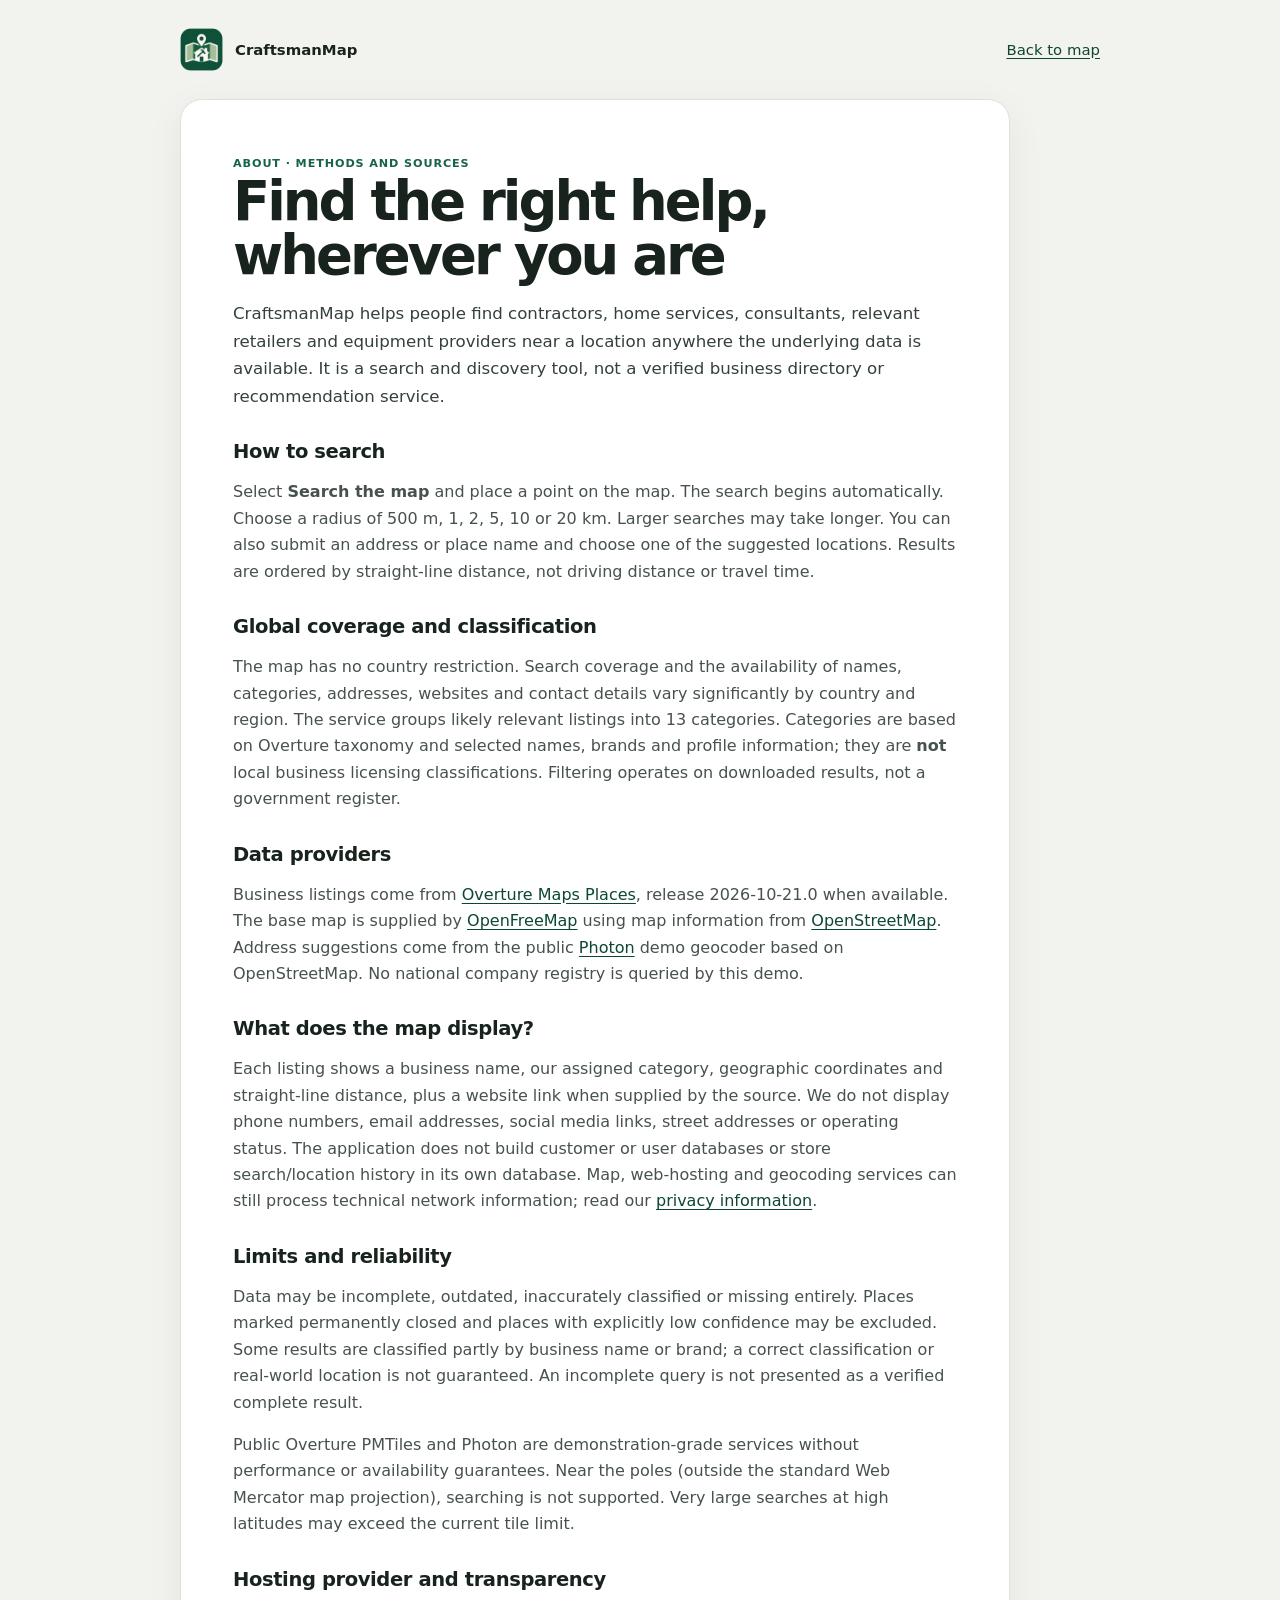
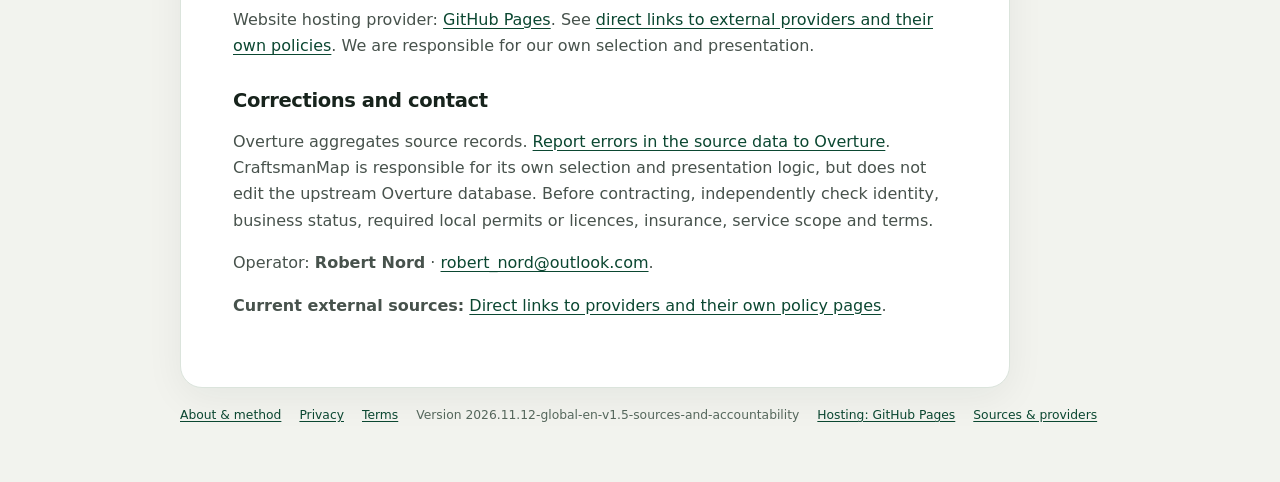
==== commit edaf8e7a: "v1.5: direct provider links, privacy notices and source accountability" ====
--- a/about.html
+++ b/about.html
@@ -1,6 +1,10 @@
-<!doctype html><html lang="en"><head><meta charset="utf-8"><meta name="viewport" content="width=device-width,initial-scale=1"><meta name="referrer" content="no-referrer"><meta name="description" content="CraftsmanMap – information and transparency"><title>About – CraftsmanMap</title><link rel="icon" type="image/png" sizes="32x32" href="./assets/favicon-32.png"><link rel="stylesheet" href="./assets/styles.css"></head><body class="page"><main class="page-shell"><nav class="page-nav"><a class="brand" href="./"><img class="brand-icon" src="./assets/app-icon-192.png" width="43" height="43" alt=""><span data-app-name>CraftsmanMap</span></a><a href="./">Back to map</a></nav><article class="page-card"><span class="eyebrow">ABOUT · METHODS AND SOURCES</span><h1>Find the right help, wherever you are</h1><p class="lead">CraftsmanMap helps people find contractors, home services, consultants, relevant retailers and equipment providers near a location anywhere the underlying data is available. It is a search and discovery tool, not a verified business directory or recommendation service.</p>
+<!DOCTYPE html>
+
+<html lang="en"><head><meta charset="utf-8"/><meta content="width=device-width,initial-scale=1" name="viewport"/><meta content="no-referrer" name="referrer"/><meta content="CraftsmanMap – information and transparency" name="description"/><title>About – CraftsmanMap</title><link href="./assets/favicon-32.png" rel="icon" sizes="32x32" type="image/png"/><link href="./assets/styles.css" rel="stylesheet"/></head><body class="page"><main class="page-shell"><nav class="page-nav"><a class="brand" href="./"><img alt="" class="brand-icon" height="43" src="./assets/app-icon-192.png" width="43"/><span data-app-name="">CraftsmanMap</span></a><a href="./">Back to map</a></nav><article class="page-card"><span class="eyebrow">ABOUT · METHODS AND SOURCES</span><h1>Find the right help, wherever you are</h1><p class="lead">CraftsmanMap helps people find contractors, home services, consultants, relevant retailers and equipment providers near a location anywhere the underlying data is available. It is a search and discovery tool, not a verified business directory or recommendation service.</p>
 <h2>How to search</h2><p>Select <strong>Search the map</strong> and place a point on the map. The search begins automatically. Choose a radius of 500 m, 1, 2, 5, 10 or 20 km. Larger searches may take longer. You can also submit an address or place name and choose one of the suggested locations. Results are ordered by straight-line distance, not driving distance or travel time.</p>
 <h2>Global coverage and classification</h2><p>The map has no country restriction. Search coverage and the availability of names, categories, addresses, websites and contact details vary significantly by country and region. The service groups likely relevant listings into 13 categories. Categories are based on Overture taxonomy and selected names, brands and profile information; they are <strong>not</strong> local business licensing classifications. Filtering operates on downloaded results, not a government register.</p>
-<h2>Data providers</h2><p>Business listings come from <a href="https://docs.overturemaps.org/guides/places/">Overture Maps Places</a>, release <span data-release></span> when available. The base map is supplied by <a href="https://openfreemap.org/">OpenFreeMap</a> using map information from <a href="https://www.openstreetmap.org/copyright">OpenStreetMap</a>. Address suggestions come from the public <a href="https://github.com/komoot/photon">Photon</a> demo geocoder based on OpenStreetMap. No national company registry is queried by this demo.</p>
-<h2>Limits and reliability</h2><p>Data may be incomplete, outdated, inaccurately classified or missing entirely. Places marked permanently closed and places with explicitly low confidence may be excluded. Some results are classified partly by business name or brand; a correct classification or real-world location is not guaranteed. A search that cannot retrieve all required Overture tiles is shown as <strong>partial</strong>, never as a verified complete result.</p><p>Public Overture PMTiles and Photon are demonstration-grade services without performance or availability guarantees. Near the poles (outside the standard Web Mercator map projection), searching is not supported. Very large searches at high latitudes may exceed the current tile limit.</p>
-<h2>Corrections and contact</h2><p>Overture aggregates source records. <a href="https://docs.overturemaps.org/support/">Report errors in the source data to Overture</a>. CraftsmanMap is responsible for its own selection and presentation logic, but does not edit the upstream Overture database. Before contracting, independently check identity, business status, required local permits or licences, insurance, service scope and terms.</p><p>Operator: <strong data-operator>Robert Nord</strong> · <a data-contact-email href="mailto:robert_nord@outlook.com">robert_nord@outlook.com</a>.</p></article><footer class="page-foot"><a href="./about.html">About & method</a><a href="./privacy.html">Privacy</a><a href="./terms.html">Terms</a><span>Version <span data-version></span></span></footer></main><script type="module" src="./assets/legal.js"></script></body></html>+<h2>Data providers</h2><p>Business listings come from <a href="https://docs.overturemaps.org/guides/places/">Overture Maps Places</a>, release <span data-release=""></span> when available. The base map is supplied by <a href="https://openfreemap.org/">OpenFreeMap</a> using map information from <a href="https://www.openstreetmap.org/copyright">OpenStreetMap</a>. Address suggestions come from the public <a href="https://github.com/komoot/photon">Photon</a> demo geocoder based on OpenStreetMap. No national company registry is queried by this demo.</p>
+<h2>What does the map display?</h2><p>Each listing shows a business name, our assigned category, geographic coordinates and straight-line distance, plus a website link when supplied by the source. We do not display phone numbers, email addresses, social media links, street addresses or operating status. The application does not build customer or user databases or store search/location history in its own database. Map, web-hosting and geocoding services can still process technical network information; read our <a href="./privacy.html">privacy information</a>.</p>
+<h2>Limits and reliability</h2><p>Data may be incomplete, outdated, inaccurately classified or missing entirely. Places marked permanently closed and places with explicitly low confidence may be excluded. Some results are classified partly by business name or brand; a correct classification or real-world location is not guaranteed. An incomplete query is not presented as a verified complete result.</p><p>Public Overture PMTiles and Photon are demonstration-grade services without performance or availability guarantees. Near the poles (outside the standard Web Mercator map projection), searching is not supported. Very large searches at high latitudes may exceed the current tile limit.</p>
+<h2>Hosting provider and transparency</h2><p>Website hosting provider: <a href="https://docs.github.com/en/pages/getting-started-with-github-pages/what-is-github-pages">GitHub Pages</a>. See <a href="./providers.html">direct links to external providers and their own policies</a>. We are responsible for our own selection and presentation.</p>
+<h2>Corrections and contact</h2><p>Overture aggregates source records. <a href="https://docs.overturemaps.org/support/">Report errors in the source data to Overture</a>. CraftsmanMap is responsible for its own selection and presentation logic, but does not edit the upstream Overture database. Before contracting, independently check identity, business status, required local permits or licences, insurance, service scope and terms.</p><p>Operator: <strong data-operator="">Robert Nord</strong> · <a data-contact-email="" href="mailto:robert_nord@outlook.com">robert_nord@outlook.com</a>.</p><p><strong>Current external sources:</strong> <a href="./providers.html">Direct links to providers and their own policy pages</a>.</p></article><footer class="page-foot"><a href="./about.html">About &amp; method</a><a href="./privacy.html">Privacy</a><a href="./terms.html">Terms</a><span>Version <span data-version=""></span></span><a href="https://docs.github.com/en/pages/getting-started-with-github-pages/what-is-github-pages" rel="noopener noreferrer" target="_blank">Hosting: GitHub Pages</a> <a href="./providers.html">Sources &amp; providers</a></footer></main><script src="./assets/legal.js?v=source20261112" type="module"></script></body></html>
